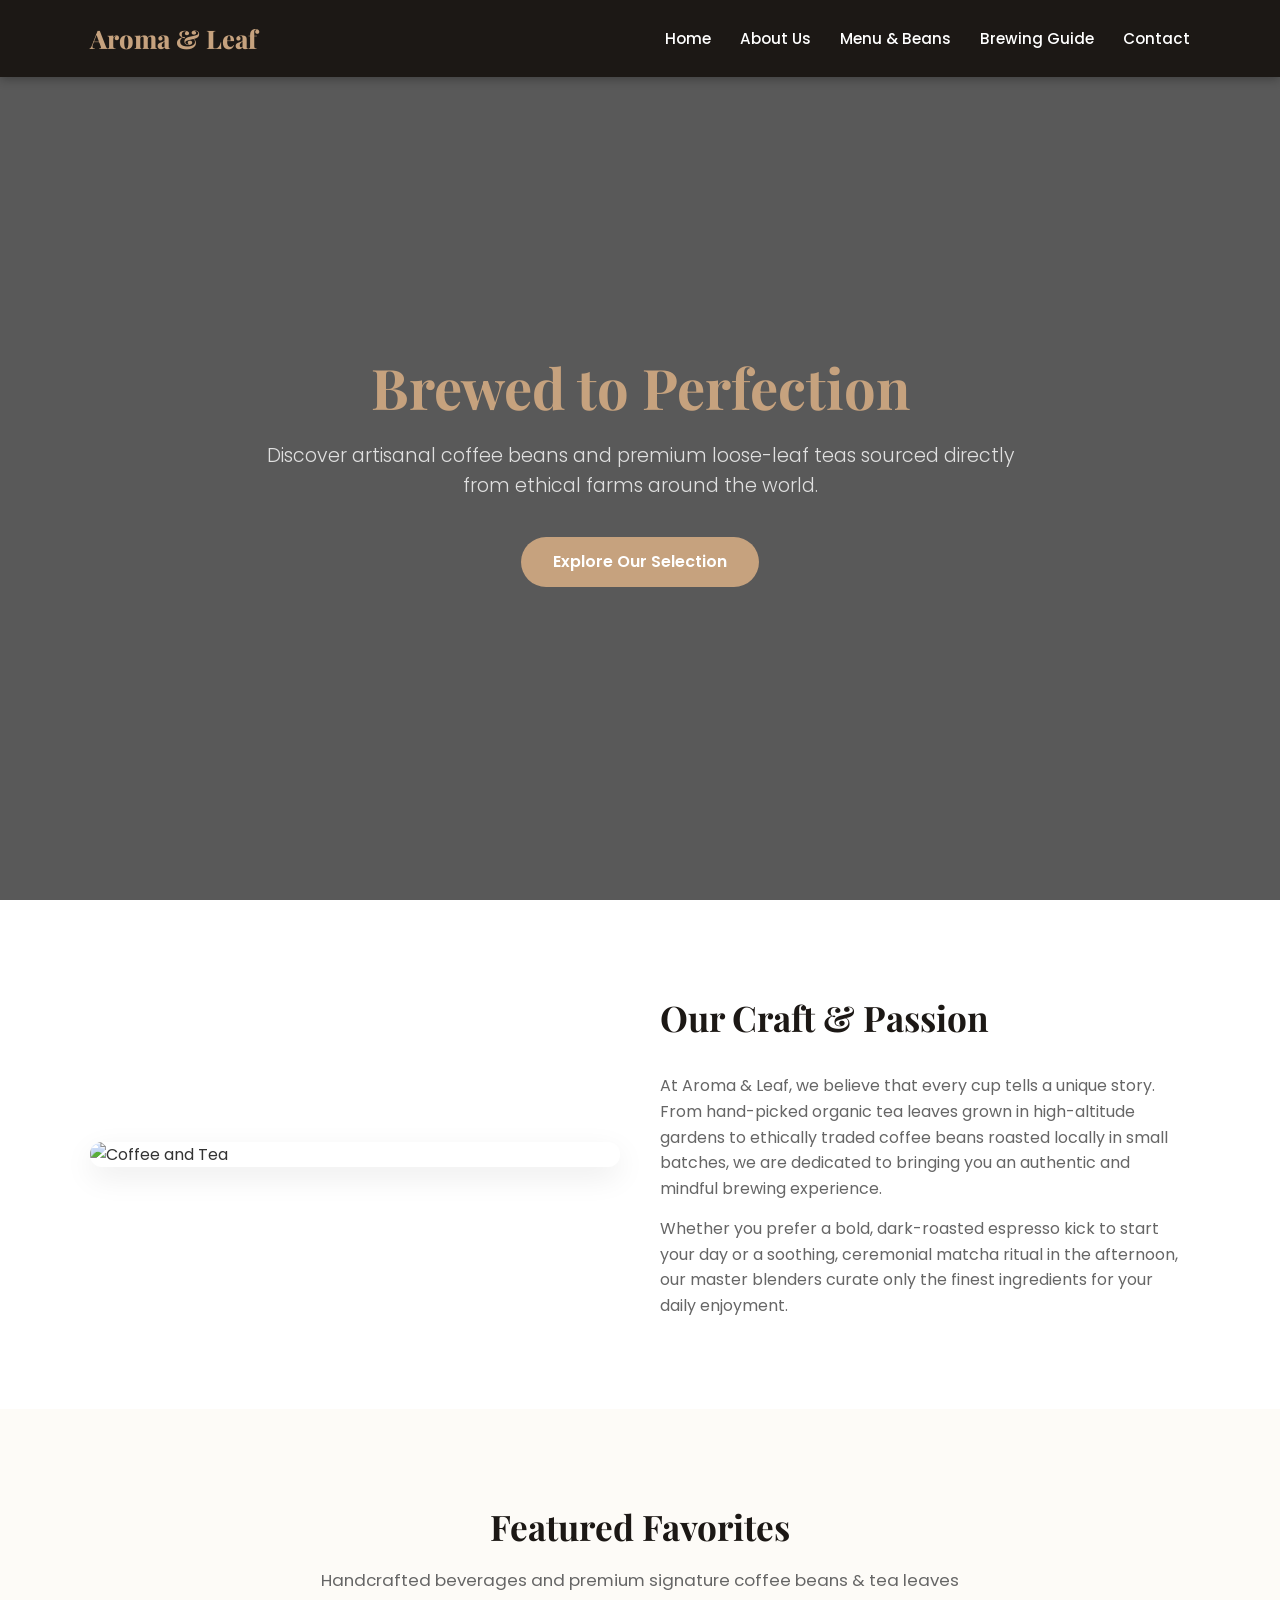
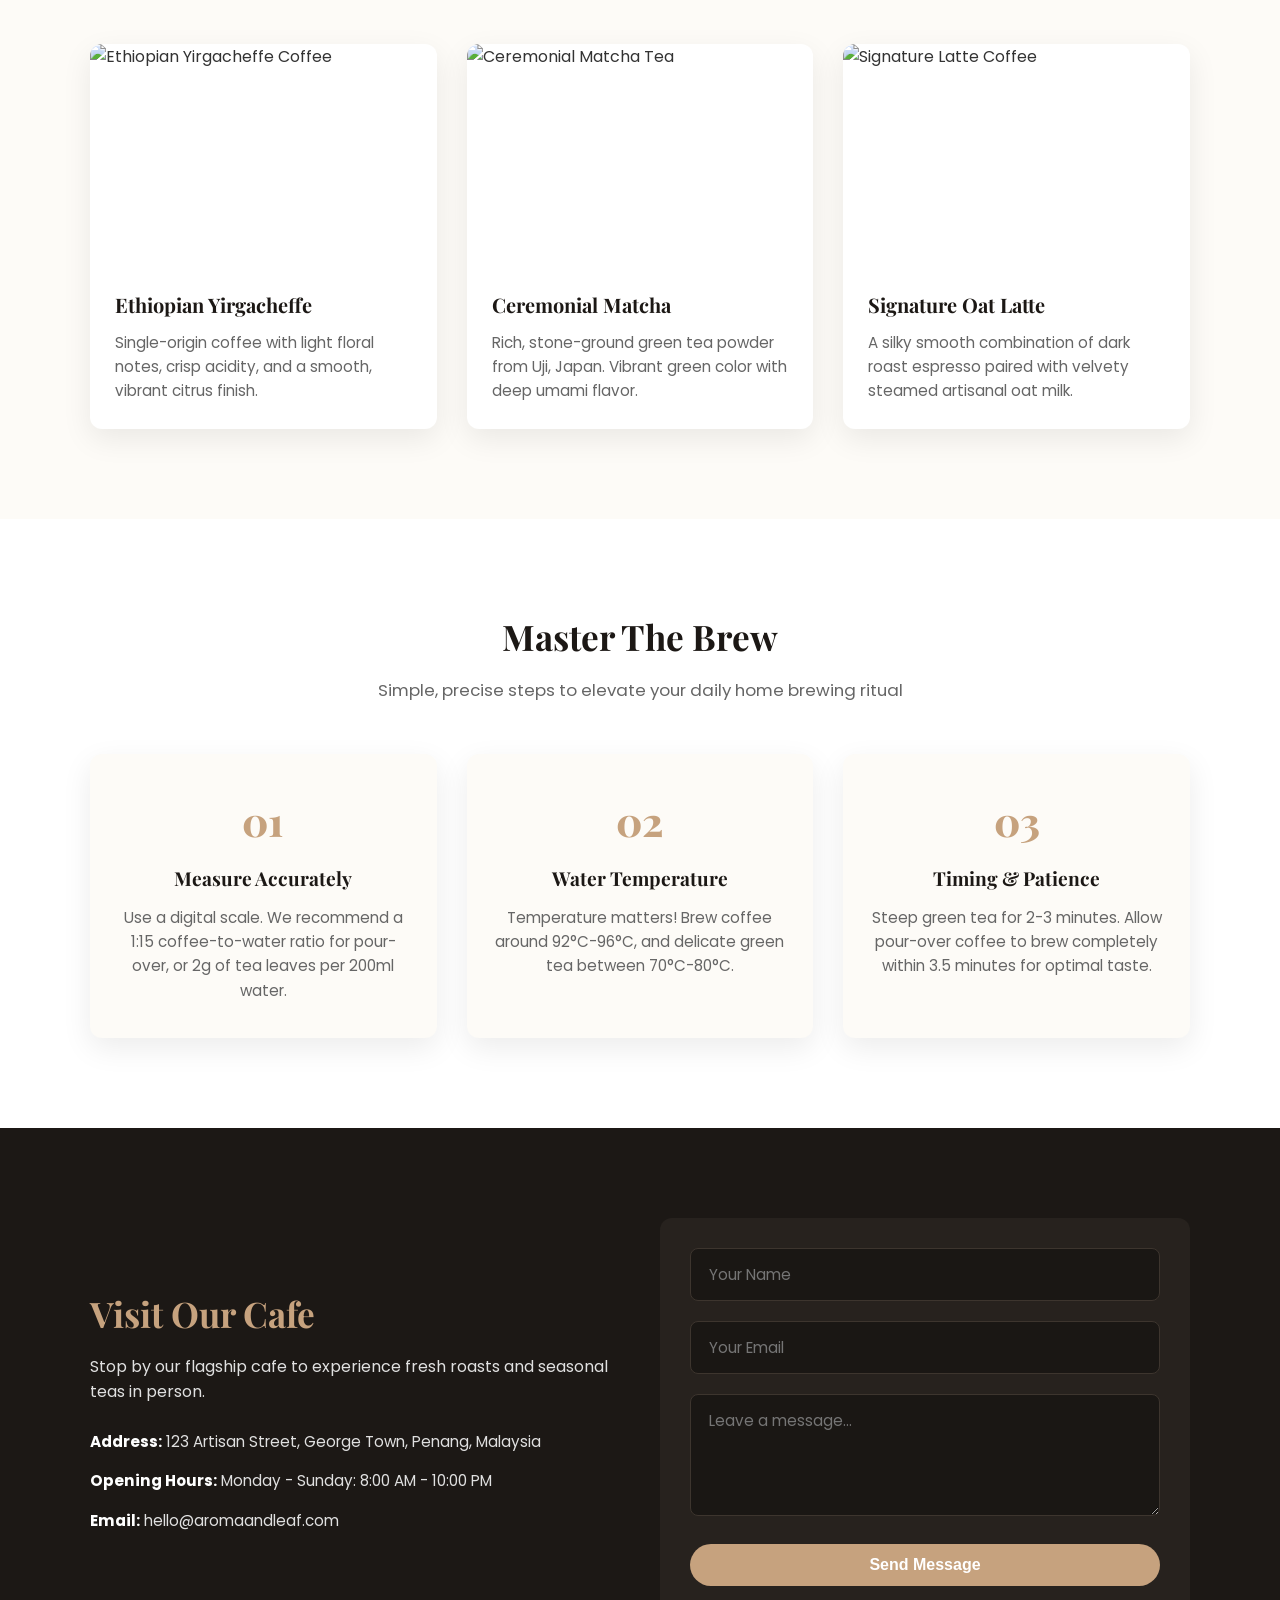
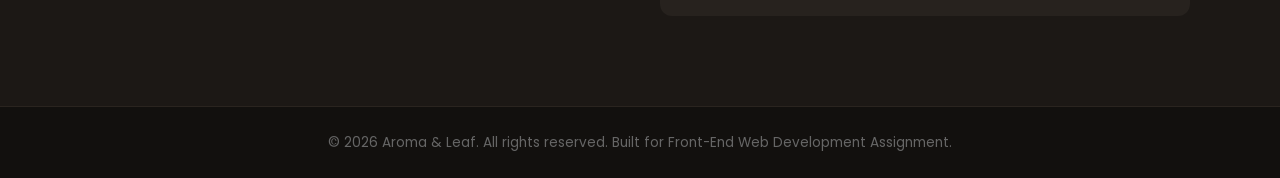
==== index.html @ 522cfbf9 "Add files via upload" ====
<!DOCTYPE html>
<html lang="zh-CN">
<head>
    <meta charset="UTF-8">
    <meta name="viewport" content="width=device-width, initial-scale=1.0">
    <title>Aroma & Leaf | Coffee & Tea Artisans</title>
    <link href="https://fonts.googleapis.com/css2?family=Playfair+Display:wght@600;700;800&family=Poppins:wght@300;400;500;600&display=swap" rel="stylesheet">
    <link rel="stylesheet" href="style.css">
</head>
<body>

    <header class="navbar">
        <div class="nav-container">
            <a class="logo" href="#">Aroma & Leaf</a>
            <nav class="nav-links">
                <a href="#hero">Home</a>
                <a href="#about">About Us</a>
                <a href="#menu">Menu & Beans</a>
                <a href="#brewing">Brewing Guide</a>
                <a href="#contact">Contact</a>
            </nav>
        </div>
    </header>

    <section id="hero" class="hero-section">
        <div class="hero-content">
            <h1 class="hero-title">Brewed to Perfection</h1>
            <p class="hero-subtitle">Discover artisanal coffee beans and premium loose-leaf teas sourced directly from ethical farms around the world.</p>
            <a href="#menu" class="btn btn-primary">Explore Our Selection</a>
        </div>
    </section>

    <section id="about" class="about-section">
        <div class="container">
            <div class="grid-2-col">
                <div class="about-image-wrapper">
                    <img src="https://images.unsplash.com/photo-1495474472287-4d71bcdd2085?auto=format&fit=crop&w=800&q=80" alt="Coffee and Tea" class="about-img">
                </div>
                <div class="about-text">
                    <h2 class="section-title">Our Craft & Passion</h2>
                    <p class="paragraph">At Aroma & Leaf, we believe that every cup tells a unique story. From hand-picked organic tea leaves grown in high-altitude gardens to ethically traded coffee beans roasted locally in small batches, we are dedicated to bringing you an authentic and mindful brewing experience.</p>
                    <p class="paragraph">Whether you prefer a bold, dark-roasted espresso kick to start your day or a soothing, ceremonial matcha ritual in the afternoon, our master blenders curate only the finest ingredients for your daily enjoyment.</p>
                </div>
            </div>
        </div>
    </section>

    <section id="menu" class="menu-section">
        <div class="container">
            <div class="section-header">
                <h2 class="section-title">Featured Favorites</h2>
                <p class="section-subtitle">Handcrafted beverages and premium signature coffee beans & tea leaves</p>
            </div>
            <div class="grid-3-col">
                <div class="card">
                    <img src="https://images.unsplash.com/photo-1514432324607-a09d9b4aefdd?auto=format&fit=crop&w=600&q=80" alt="Ethiopian Yirgacheffe Coffee" class="card-img">
                    <div class="card-body">
                        <h3 class="card-title">Ethiopian Yirgacheffe</h3>
                        <p class="card-text">Single-origin coffee with light floral notes, crisp acidity, and a smooth, vibrant citrus finish.</p>
                    </div>
                </div>
                <div class="card">
                    <img src="https://images.unsplash.com/photo-1576092768241-dec231879fc3?auto=format&fit=crop&w=600&q=80" alt="Ceremonial Matcha Tea" class="card-img">
                    <div class="card-body">
                        <h3 class="card-title">Ceremonial Matcha</h3>
                        <p class="card-text">Rich, stone-ground green tea powder from Uji, Japan. Vibrant green color with deep umami flavor.</p>
                    </div>
                </div>
                <div class="card">
                    <img src="https://images.unsplash.com/photo-1534778101976-62847782c213?auto=format&fit=crop&w=600&q=80" alt="Signature Latte Coffee" class="card-img">
                    <div class="card-body">
                        <h3 class="card-title">Signature Oat Latte</h3>
                        <p class="card-text">A silky smooth combination of dark roast espresso paired with velvety steamed artisanal oat milk.</p>
                    </div>
                </div>
            </div>
        </div>
    </section>

    <section id="brewing" class="brewing-section">
        <div class="container">
            <div class="section-header">
                <h2 class="section-title">Master The Brew</h2>
                <p class="section-subtitle">Simple, precise steps to elevate your daily home brewing ritual</p>
            </div>
            <div class="grid-3-col">
                <div class="guide-box">
                    <div class="step-number">01</div>
                    <h3 class="guide-title">Measure Accurately</h3>
                    <p class="guide-text">Use a digital scale. We recommend a 1:15 coffee-to-water ratio for pour-over, or 2g of tea leaves per 200ml water.</p>
                </div>
                <div class="guide-box">
                    <div class="step-number">02</div>
                    <h3 class="guide-title">Water Temperature</h3>
                    <p class="guide-text">Temperature matters! Brew coffee around 92°C-96°C, and delicate green tea between 70°C-80°C.</p>
                </div>
                <div class="guide-box">
                    <div class="step-number">03</div>
                    <h3 class="guide-title">Timing & Patience</h3>
                    <p class="guide-text">Steep green tea for 2-3 minutes. Allow pour-over coffee to brew completely within 3.5 minutes for optimal taste.</p>
                </div>
            </div>
        </div>
    </section>

    <section id="contact" class="contact-section">
        <div class="container">
            <div class="grid-2-col">
                <div class="contact-info">
                    <h2 class="section-title light-title">Visit Our Cafe</h2>
                    <p class="contact-desc">Stop by our flagship cafe to experience fresh roasts and seasonal teas in person.</p>
                    <div class="info-list">
                        <div class="info-item">
                            <strong>Address:</strong> 123 Artisan Street, George Town, Penang, Malaysia
                        </div>
                        <div class="info-item">
                            <strong>Opening Hours:</strong> Monday - Sunday: 8:00 AM - 10:00 PM
                        </div>
                        <div class="info-item">
                            <strong>Email:</strong> hello@aromaandleaf.com
                        </div>
                    </div>
                </div>
                <div class="contact-form-container">
                    <form class="contact-form">
                        <div class="form-group">
                            <input type="text" class="form-input" placeholder="Your Name" required>
                        </div>
                        <div class="form-group">
                            <input type="email" class="form-input" placeholder="Your Email" required>
                        </div>
                        <div class="form-group">
                            <textarea class="form-input textarea-input" placeholder="Leave a message..." rows="4" required></textarea>
                        </div>
                        <button type="submit" class="btn btn-primary btn-full">Send Message</button>
                    </form>
                </div>
            </div>
        </div>
    </section>

    <footer class="footer">
        <div class="container">
            <p> © 2026 Aroma & Leaf. All rights reserved. Built for Front-End Web Development Assignment.</p>
        </div>
    </footer>

</body>
</html>
---- style.css ----
:root {
    --primary-color: #c6a27e;
    --primary-hover: #b08b65;
    --dark-bg: #1c1815;
    --dark-card: #27221e;
    --light-bg: #fdfbf7;
    --text-main: #333333;
    --text-muted: #666666;
    --text-light: #e0e0e0;
    --white: #ffffff;
    --font-heading: 'Playfair Display', Georgia, serif;
    --font-body: 'Poppins', sans-serif;
    --shadow: 0 10px 30px rgba(0, 0, 0, 0.08);
    --border-radius: 12px;
    --transition: all 0.3s ease;
}

* {
    margin: 0;
    padding: 0;
    box-sizing: border-box;
}

html {
    scroll-behavior: smooth;
}

body {
    font-family: var(--font-body);
    color: var(--text-main);
    line-height: 1.6;
    background-color: #ffffff;
}

h1, h2, h3, h4 {
    font-family: var(--font-heading);
    font-weight: 700;
}

a {
    text-decoration: none;
}

.container {
    max-width: 1140px;
    margin: 0 auto;
    padding: 0 20px;
}

.section-title {
    font-size: 2.2rem;
    color: var(--dark-bg);
    margin-bottom: 12px;
}

.section-subtitle {
    font-size: 1.05rem;
    color: var(--text-muted);
}

.section-header {
    text-align: center;
    margin-bottom: 50px;
}

.btn {
    display: inline-block;
    padding: 12px 32px;
    border-radius: 30px;
    font-size: 1rem;
    font-weight: 600;
    cursor: pointer;
    transition: var(--transition);
    border: none;
}

.btn-primary {
    background-color: var(--primary-color);
    color: var(--white);
}

.btn-primary:hover {
    background-color: var(--primary-hover);
    transform: translateY(-2px);
    box-shadow: 0 5px 15px rgba(198, 162, 126, 0.4);
}

.btn-full {
    width: 100%;
}

.navbar {
    position: fixed;
    top: 0;
    left: 0;
    width: 100%;
    background-color: var(--dark-bg);
    padding: 18px 0;
    z-index: 1000;
    box-shadow: 0 2px 10px rgba(0, 0, 0, 0.3);
}

.nav-container {
    max-width: 1140px;
    margin: 0 auto;
    padding: 0 20px;
    display: flex;
    justify-content: space-between;
    align-items: center;
}

.logo {
    font-family: var(--font-heading);
    font-size: 1.6rem;
    font-weight: 800;
    color: var(--primary-color);
}

.nav-links a {
    color: var(--white);
    margin-left: 25px;
    font-size: 0.95rem;
    font-weight: 500;
    transition: var(--transition);
}

.nav-links a:hover {
    color: var(--primary-color);
}

.hero-section {
    min-height: 100vh;
    background: linear-gradient(rgba(0, 0, 0, 0.65), rgba(0, 0, 0, 0.65)), url('https://images.unsplash.com/photo-1447933601403-0c6688de566e?auto=format&fit=crop&w=1600&q=80') center/cover no-repeat;
    display: flex;
    align-items: center;
    justify-content: center;
    text-align: center;
    padding: 100px 20px 60px 20px;
}

.hero-content {
    max-width: 750px;
}

.hero-title {
    font-size: 3.5rem;
    color: var(--primary-color);
    margin-bottom: 20px;
    line-height: 1.2;
}

.hero-subtitle {
    font-size: 1.2rem;
    color: var(--text-light);
    margin-bottom: 35px;
    font-weight: 300;
}

.about-section {
    padding: 90px 0;
    background-color: var(--white);
}

.about-image-wrapper {
    width: 100%;
}

.about-img {
    width: 100%;
    height: auto;
    border-radius: var(--border-radius);
    box-shadow: var(--shadow);
    display: block;
}

.about-text {
    display: flex;
    flex-direction: column;
    justify-content: center;
}

.paragraph {
    color: var(--text-muted);
    margin-top: 15px;
    font-size: 1rem;
}

.menu-section {
    padding: 90px 0;
    background-color: var(--light-bg);
}

.card {
    background-color: var(--white);
    border-radius: var(--border-radius);
    overflow: hidden;
    box-shadow: var(--shadow);
    transition: var(--transition);
}

.card:hover {
    transform: translateY(-8px);
    box-shadow: 0 15px 35px rgba(0, 0, 0, 0.12);
}

.card-img {
    width: 100%;
    height: 220px;
    object-fit: cover;
    display: block;
}

.card-body {
    padding: 25px;
}

.card-title {
    font-size: 1.25rem;
    color: var(--dark-bg);
    margin-bottom: 10px;
}

.card-text {
    font-size: 0.95rem;
    color: var(--text-muted);
}

.brewing-section {
    padding: 90px 0;
    background-color: var(--white);
}

.guide-box {
    background-color: var(--light-bg);
    padding: 35px 25px;
    border-radius: var(--border-radius);
    text-align: center;
    box-shadow: var(--shadow);
    transition: var(--transition);
}

.guide-box:hover {
    transform: translateY(-5px);
}

.step-number {
    font-family: var(--font-heading);
    font-size: 2.5rem;
    font-weight: 800;
    color: var(--primary-color);
    margin-bottom: 10px;
}

.guide-title {
    font-size: 1.2rem;
    color: var(--dark-bg);
    margin-bottom: 12px;
}

.guide-text {
    font-size: 0.95rem;
    color: var(--text-muted);
}

.contact-section {
    padding: 90px 0;
    background-color: var(--dark-bg);
    color: var(--white);
}

.light-title {
    color: var(--primary-color);
}

.contact-desc {
    color: var(--text-light);
    margin-bottom: 25px;
}

.info-list {
    margin-top: 20px;
}

.info-item {
    margin-bottom: 15px;
    color: var(--text-light);
    font-size: 0.95rem;
}

.info-item strong {
    color: var(--white);
}

.contact-form {
    background-color: var(--dark-card);
    padding: 30px;
    border-radius: var(--border-radius);
}

.form-group {
    margin-bottom: 20px;
}

.form-input {
    width: 100%;
    padding: 14px 18px;
    background-color: #1a1714;
    border: 1px solid #3d352e;
    border-radius: 8px;
    color: var(--white);
    font-family: var(--font-body);
    font-size: 0.95rem;
    outline: none;
    transition: var(--transition);
}

.form-input:focus {
    border-color: var(--primary-color);
}

.textarea-input {
    resize: vertical;
}

.footer {
    background-color: #12100e;
    color: var(--text-muted);
    text-align: center;
    padding: 25px 0;
    font-size: 0.85rem;
    border-top: 1px solid #2a241f;
}

.grid-2-col {
    display: grid;
    grid-template-columns: 1fr 1fr;
    gap: 40px;
    align-items: center;
}

.grid-3-col {
    display: grid;
    grid-template-columns: repeat(3, 1fr);
    gap: 30px;
}

@media (max-width: 992px) {
    .hero-title {
        font-size: 2.8rem;
    }
}

@media (max-width: 768px) {
    .nav-container {
        flex-direction: column;
        gap: 15px;
    }
    
    .nav-links a {
        margin: 0 10px;
    }

    .hero-title {
        font-size: 2.2rem;
    }

    .hero-subtitle {
        font-size: 1rem;
    }

    .grid-2-col,
    .grid-3-col {
        grid-template-columns: 1fr;
        gap: 30px;
    }

    .about-text {
        text-align: center;
    }

    .section-title {
        font-size: 1.8rem;
    }
}
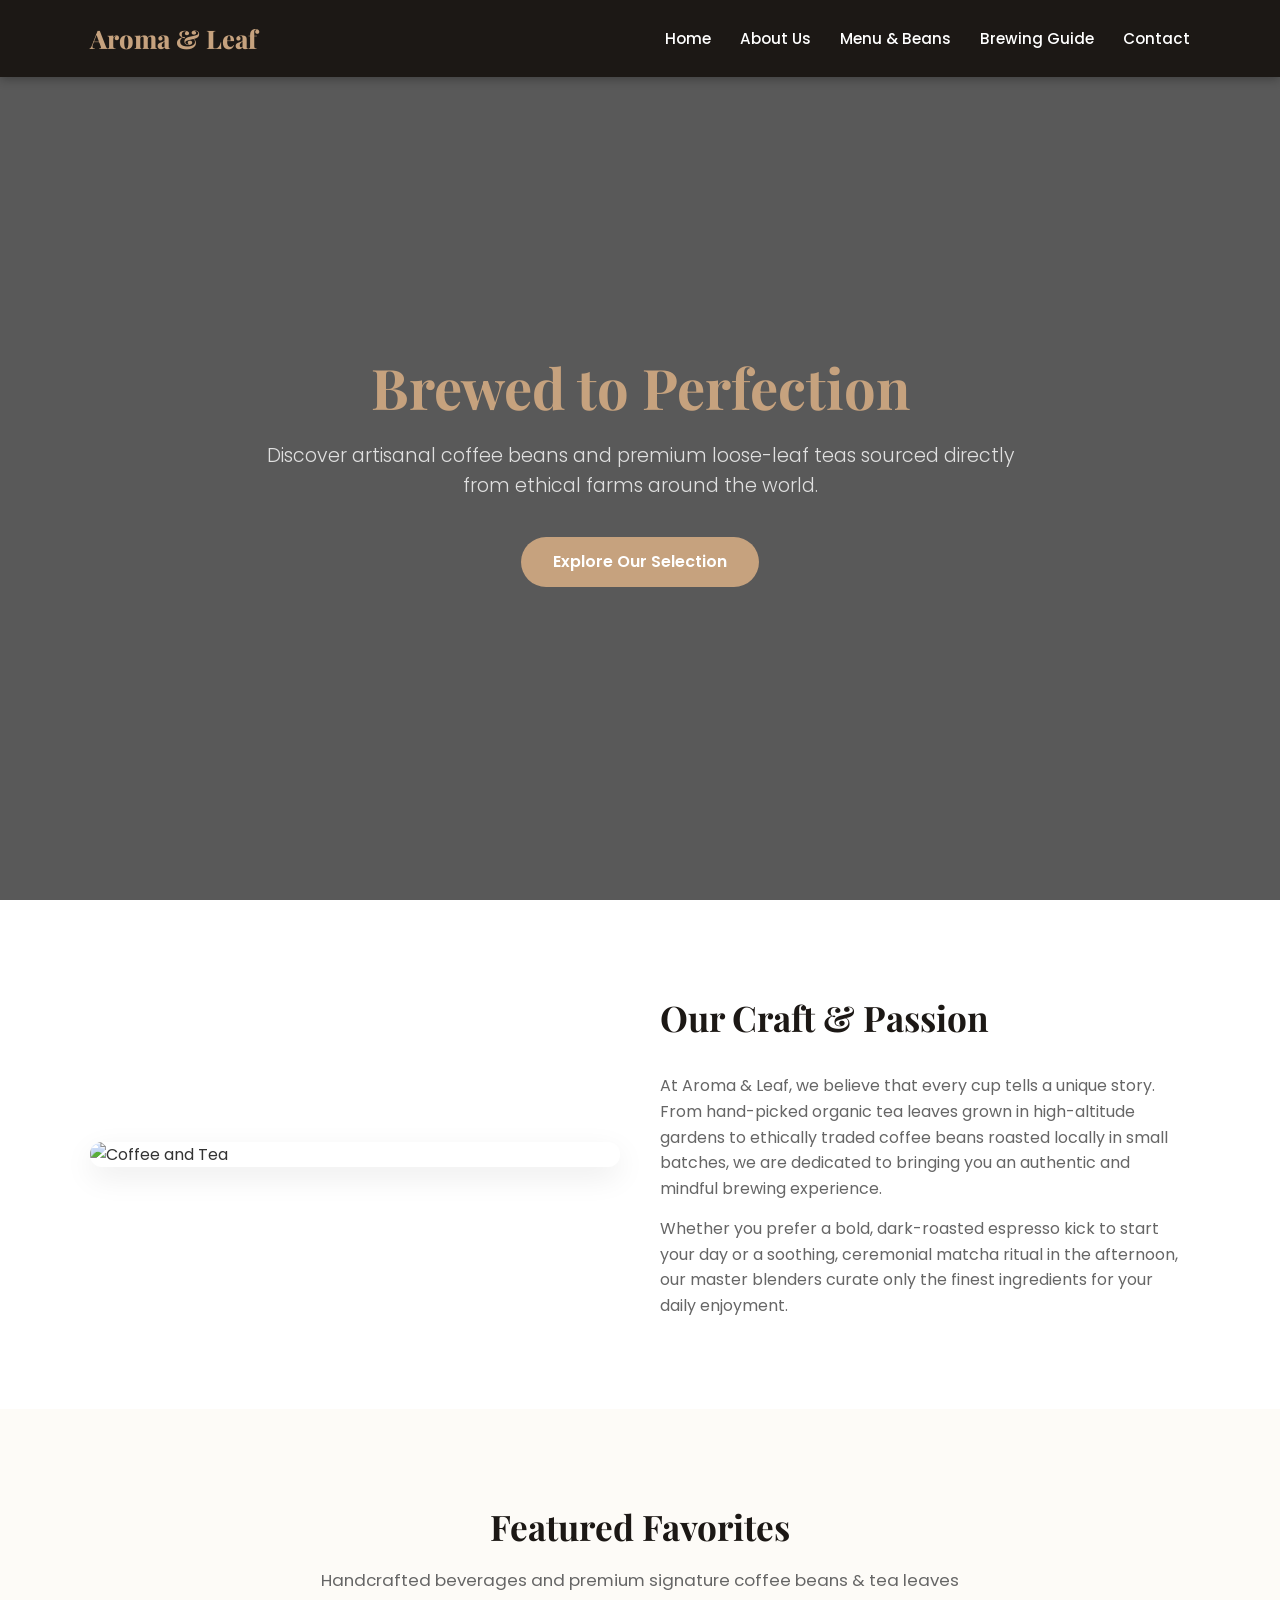
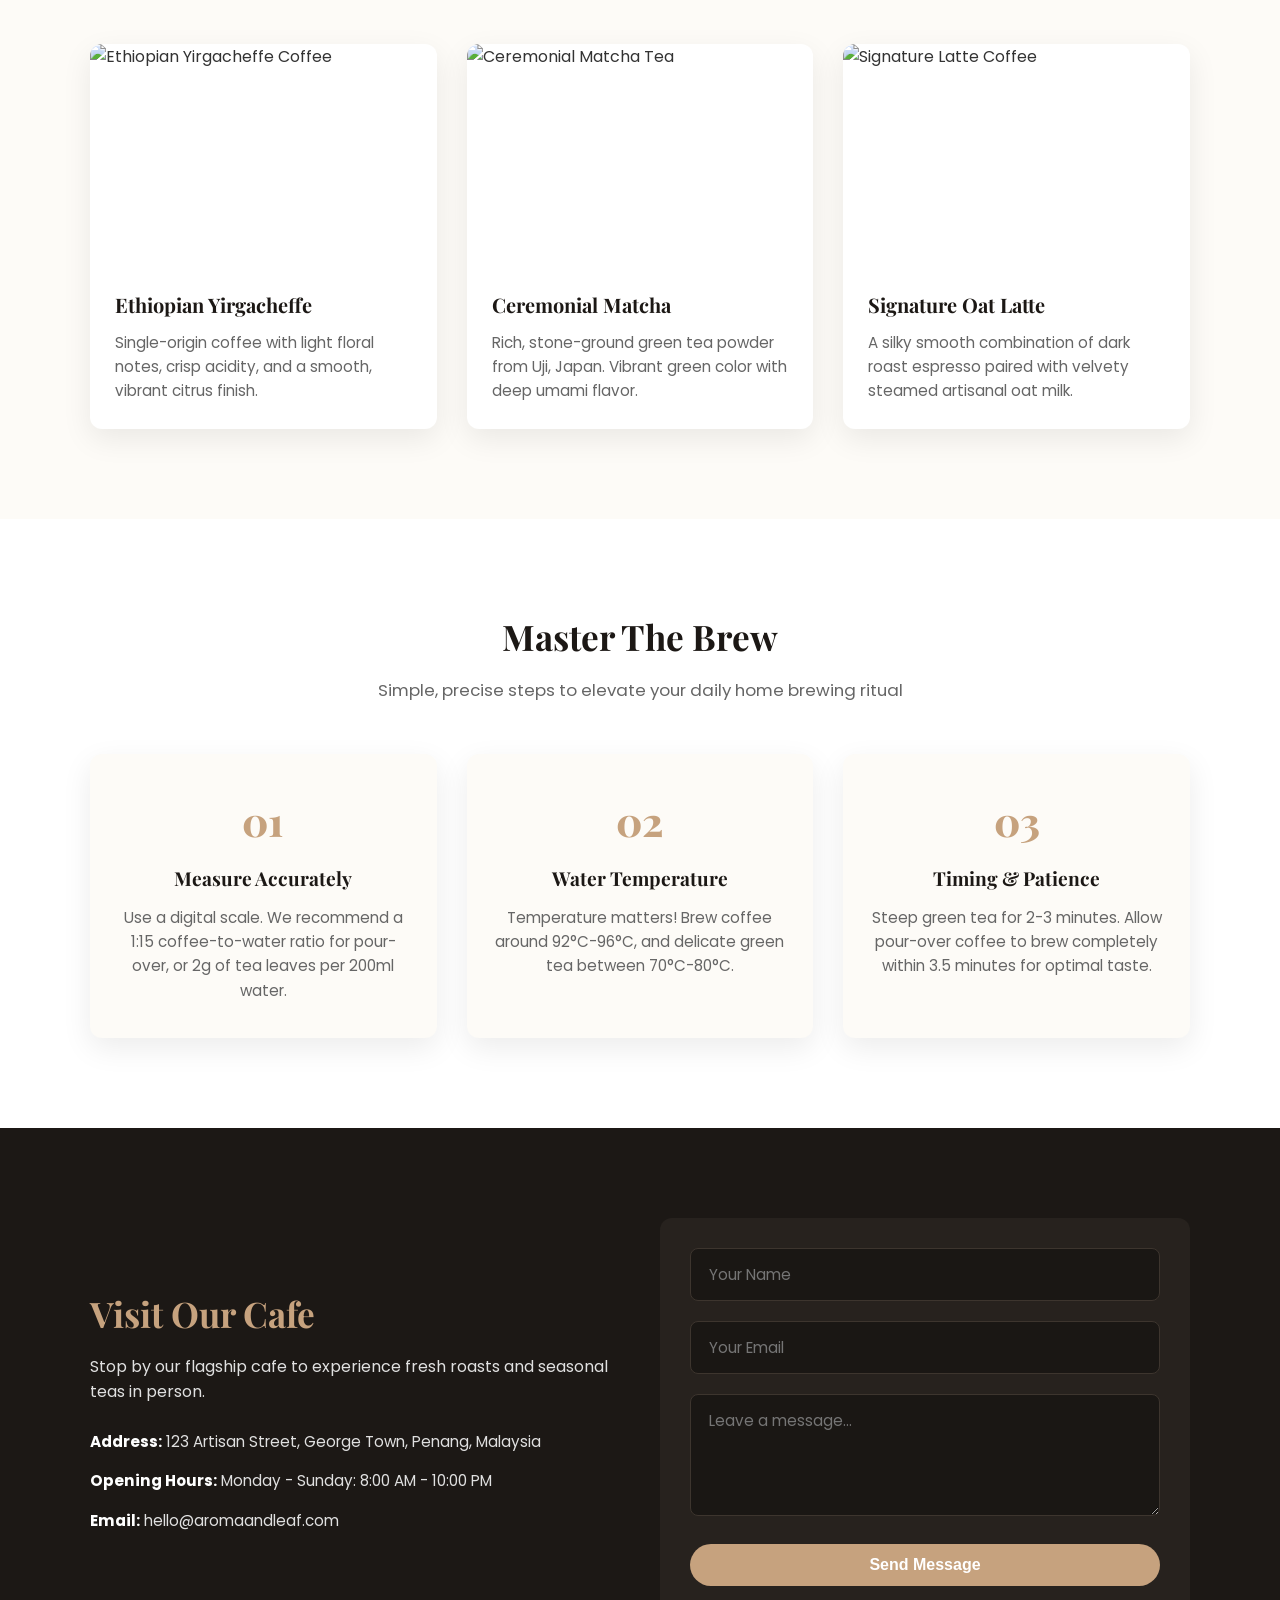
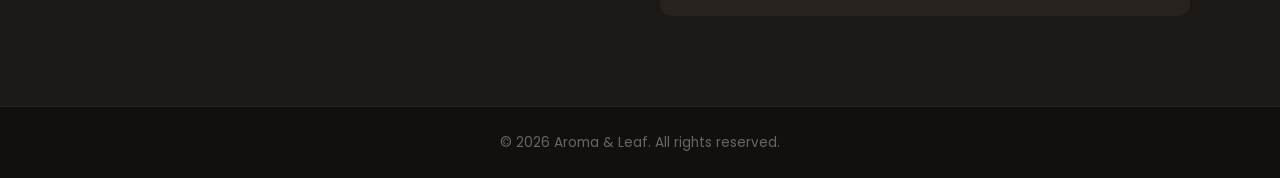
==== commit 3881ab73: "index.html" ====
--- a/index.html
+++ b/index.html
@@ -1,5 +1,5 @@
 <!DOCTYPE html>
-<html lang="zh-CN">
+<html lang="en">
 <head>
     <meta charset="UTF-8">
     <meta name="viewport" content="width=device-width, initial-scale=1.0">
@@ -141,7 +141,7 @@
 
     <footer class="footer">
         <div class="container">
-            <p> © 2026 Aroma & Leaf. All rights reserved. Built for Front-End Web Development Assignment.</p>
+            <p> © 2026 Aroma & Leaf. All rights reserved.</p>
         </div>
     </footer>
 
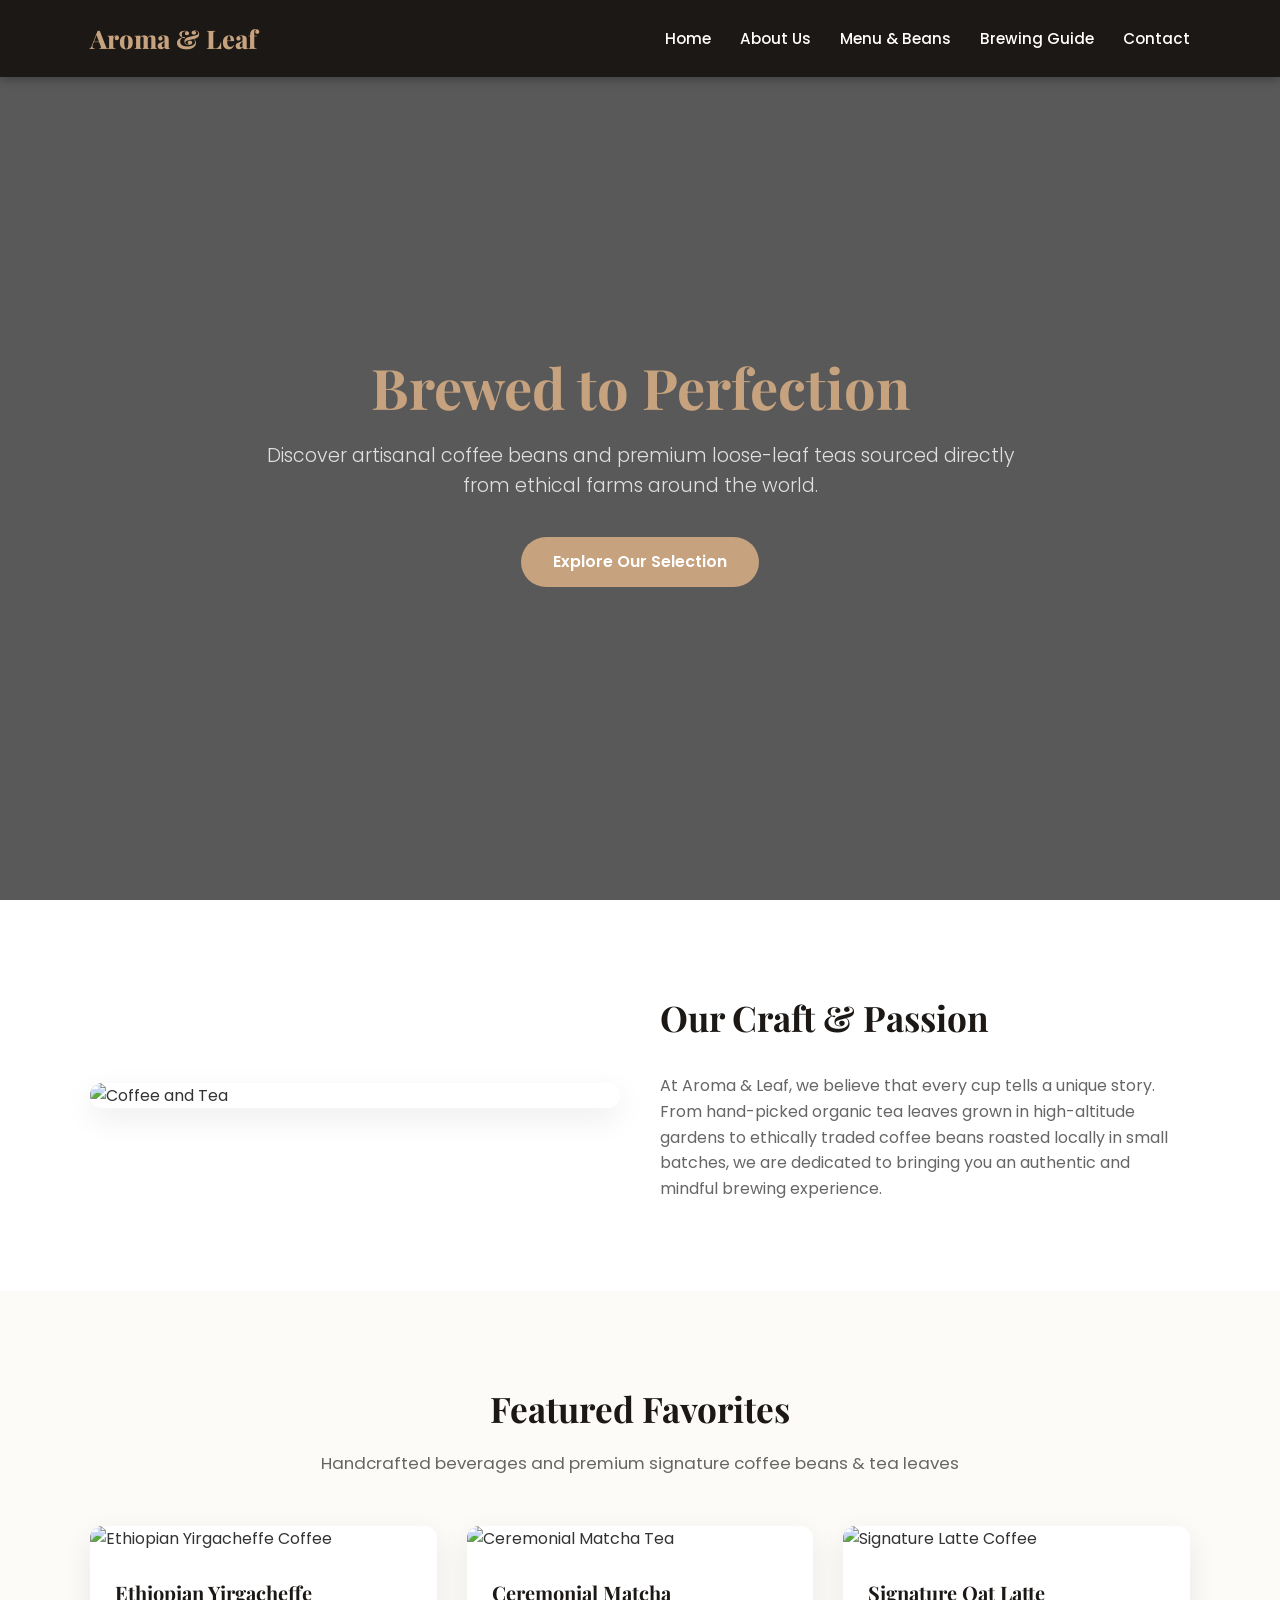
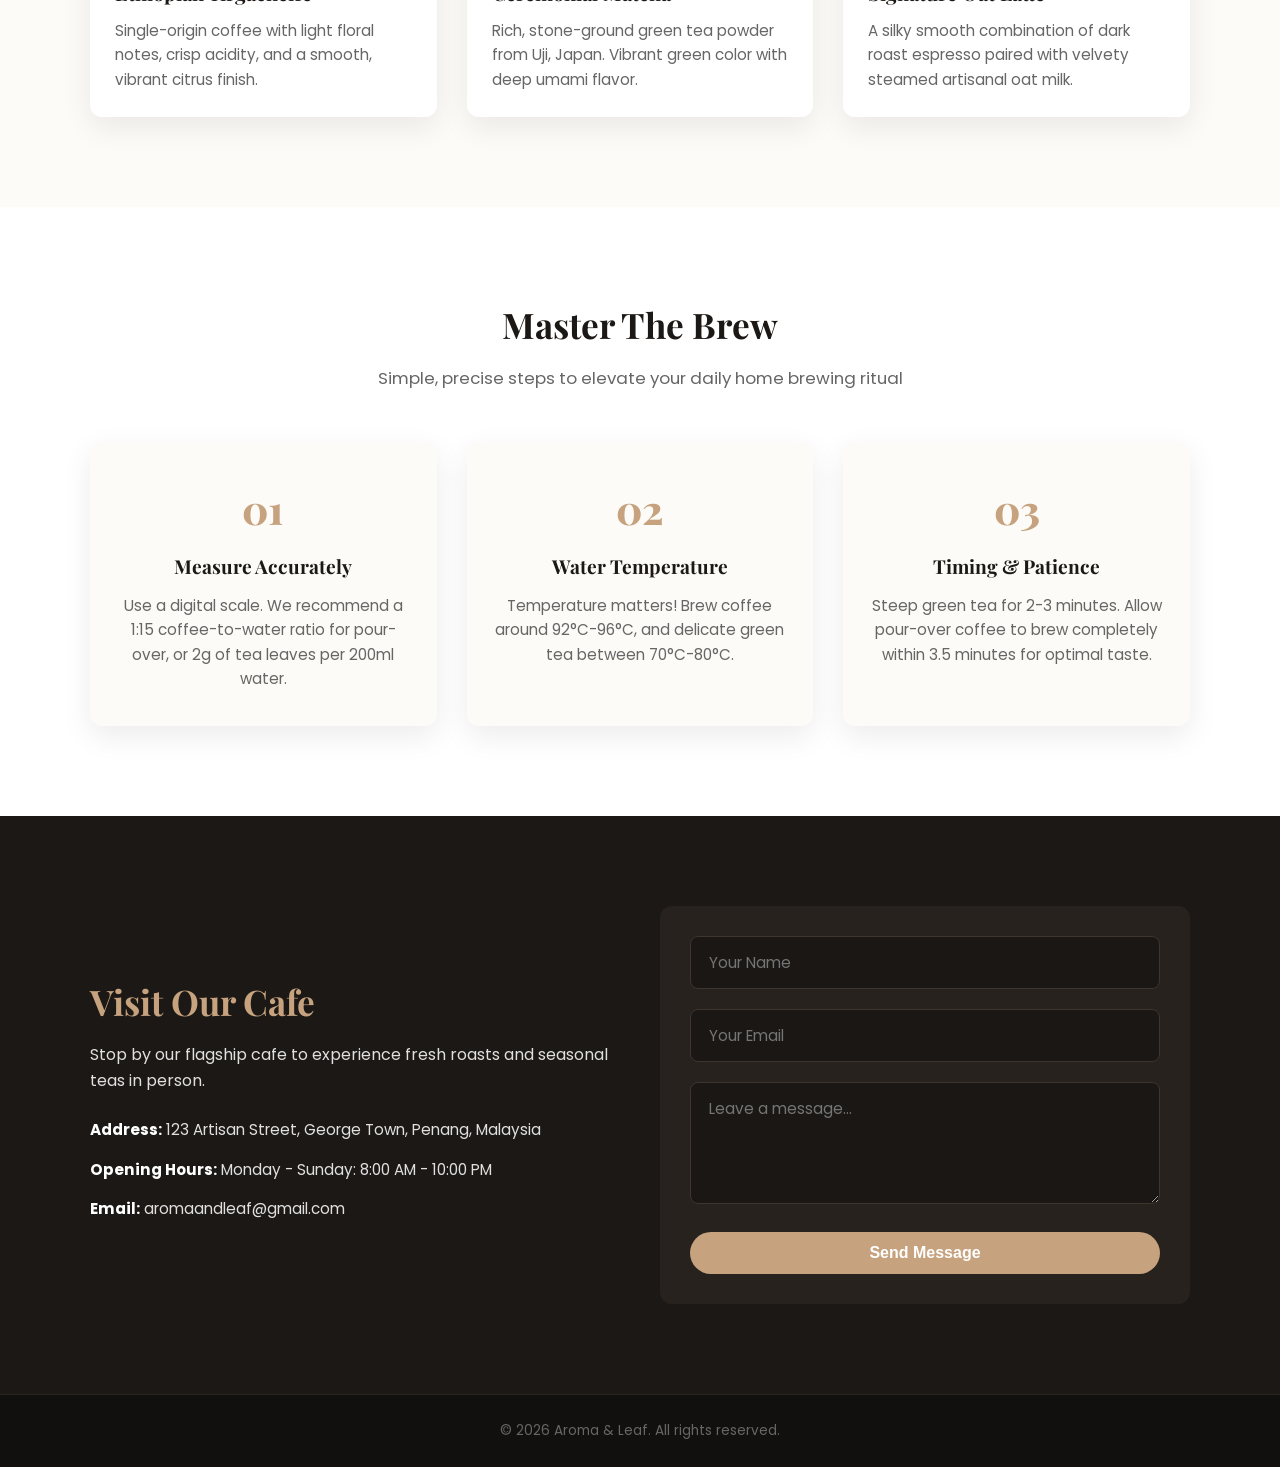
==== commit 16342bf5: "Add files via upload" ====
--- a/index.html
+++ b/index.html
@@ -39,7 +39,6 @@
                 <div class="about-text">
                     <h2 class="section-title">Our Craft & Passion</h2>
                     <p class="paragraph">At Aroma & Leaf, we believe that every cup tells a unique story. From hand-picked organic tea leaves grown in high-altitude gardens to ethically traded coffee beans roasted locally in small batches, we are dedicated to bringing you an authentic and mindful brewing experience.</p>
-                    <p class="paragraph">Whether you prefer a bold, dark-roasted espresso kick to start your day or a soothing, ceremonial matcha ritual in the afternoon, our master blenders curate only the finest ingredients for your daily enjoyment.</p>
                 </div>
             </div>
         </div>
@@ -117,7 +116,7 @@
                             <strong>Opening Hours:</strong> Monday - Sunday: 8:00 AM - 10:00 PM
                         </div>
                         <div class="info-item">
-                            <strong>Email:</strong> hello@aromaandleaf.com
+                            <strong>Email:</strong> aromaandleaf@gmail.com
                         </div>
                     </div>
                 </div>
--- a/style.css
+++ b/style.css
@@ -207,7 +207,6 @@
     width: 100%;
     height: 220px;
     object-fit: cover;
-    display: block;
 }
 
 .card-body {
